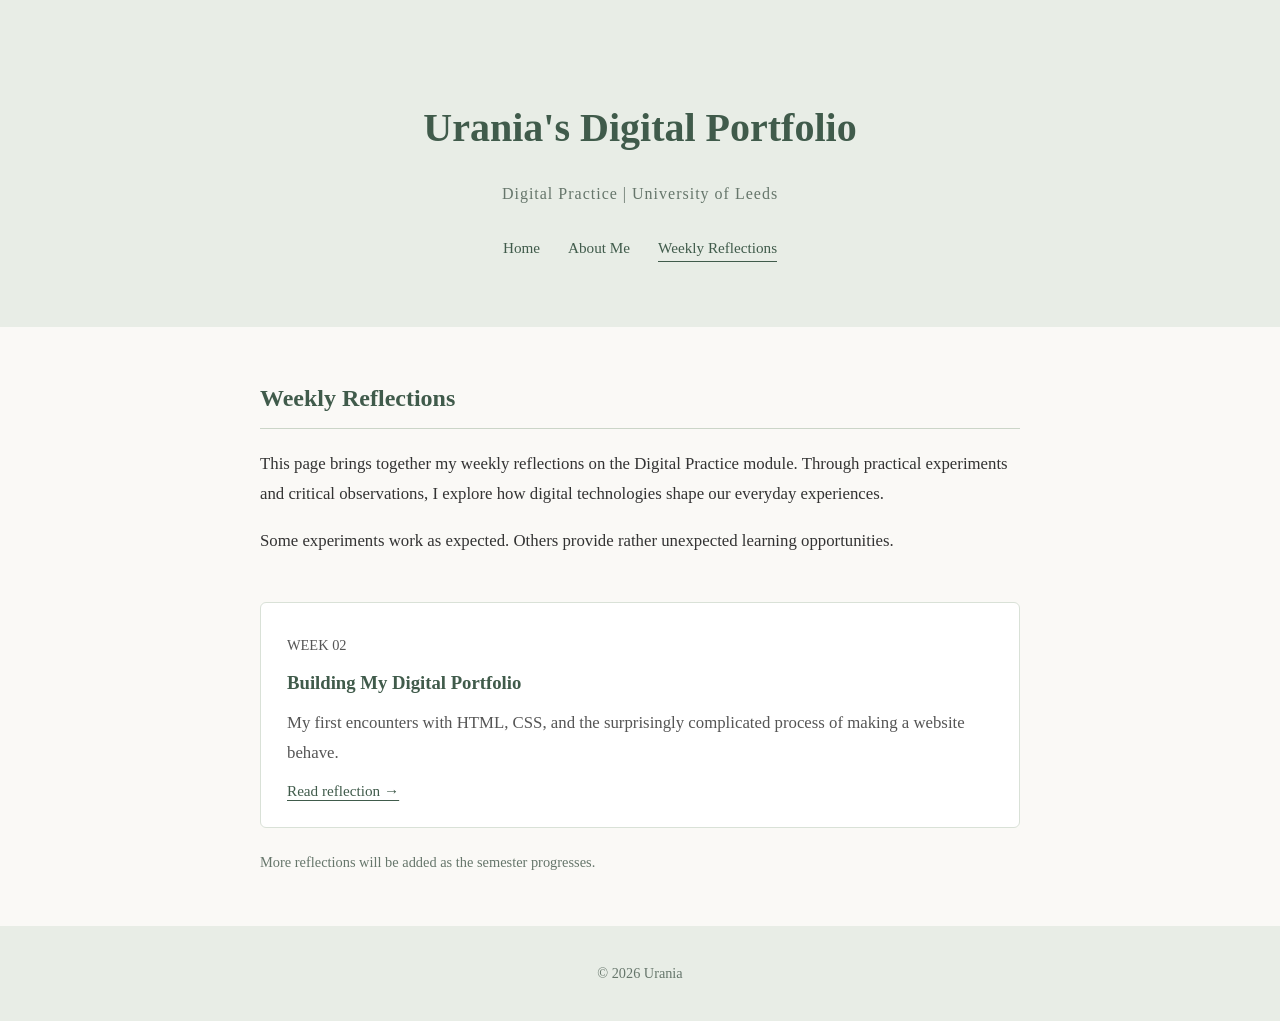
==== reflections.html @ 72628799 "Add files via upload" ====
<!DOCTYPE html>
<html lang="en">

<head>
  <meta charset="UTF-8">
  <meta name="viewport" content="width=device-width, initial-scale=1.0">
  <title>Weekly Reflections | Urania's Digital Portfolio</title>
  <link rel="stylesheet" href="style.css">
</head>

<body>

  <!-- Header -->
  <header>
    <h1>Urania's Digital Portfolio</h1>

    <p class="subtitle">
      Digital Practice | University of Leeds
    </p>

    <nav>
      <a href="index.html">Home</a>
      <a href="about.html">About Me</a>
      <a href="reflections.html" class="active">
        Weekly Reflections
      </a>
    </nav>
  </header>

  <!-- Main Content -->
  <main>

    <section>
      <h2>Weekly Reflections</h2>

      <p>
        This page brings together my weekly
        reflections on the Digital Practice module.
        Through practical experiments and critical
        observations, I explore how digital
        technologies shape our everyday experiences.
      </p>

      <p>
        Some experiments work as expected.
        Others provide rather unexpected
        learning opportunities.
      </p>
    </section>

    <!-- Reflection Directory -->
    <section>

      <article class="reflection-card">

        <p class="article-meta">WEEK 02</p>

        <h3>Building My Digital Portfolio</h3>

        <p>
          My first encounters with HTML, CSS,
          and the surprisingly complicated process
          of making a website behave.
        </p>

        <a href="week2.html">
          Read reflection →
        </a>

      </article>

      <p class="article-meta">
        More reflections will be added
        as the semester progresses.
      </p>

    </section>

  </main>

  <!-- Footer -->
  <footer>
    <p>© 2026 Urania</p>
  </footer>

</body>
</html>
---- style.css ----
/* General page styling */

body {
  background-color: #faf9f6;
  color: #333333;
  font-family: Georgia, "Times New Roman", serif;
  line-height: 1.8;
  margin: 0;
}

/* Header */

header {
  background-color: #e8ede6;
  text-align: center;
  padding: 65px 20px;
}

h1 {
  color: #405b4b;
  font-size: 2.5em;
  margin-bottom: 10px;
}

.subtitle {
  color: #66766b;
  font-size: 1em;
  letter-spacing: 1px;
}

/* Main content */

main {
  max-width: 760px;
  margin: 50px auto;
  padding: 0 25px;
}

section {
  margin-bottom: 45px;
}

h2 {
  color: #405b4b;
  font-size: 1.5em;
  border-bottom: 1px solid #cbd5c8;
  padding-bottom: 8px;
}

p {
  font-size: 1.05em;
}

ul {
  padding-left: 25px;
}

li {
  margin-bottom: 8px;
}

/* Footer */

footer {
  background-color: #e8ede6;
  text-align: center;
  padding: 20px;
  color: #66766b;
  font-size: 0.85em;
}


/* Navigation */

nav {
  margin-top: 25px;
  display: flex;
  justify-content: center;
  flex-wrap: wrap;
  gap: 28px;
}

nav a {
  color: #405b4b;
  text-decoration: none;
  font-size: 0.95em;
  border-bottom: 1px solid transparent;
  transition: border-color 0.2s;
}

nav a:hover,
nav a.active {
  border-bottom-color: #405b4b;
}

/* Links */

main a {
  color: #405b4b;
  text-underline-offset: 4px;
}

main a:hover {
  color: #667f6c;
}

/* Reflection cards */

.reflection-card {
  background-color: #ffffff;
  border: 1px solid #d9e1d7;
  border-radius: 6px;
  padding: 22px 26px;
  margin: 22px 0;
  transition: box-shadow 0.2s;
}

.reflection-card:hover {
  box-shadow: 0 4px 14px rgba(64, 91, 75, 0.09);
}

.reflection-card h3 {
  color: #405b4b;
  margin-top: 0;
  margin-bottom: 8px;
}

.reflection-card p {
  color: #555555;
  margin: 8px 0;
}

.reflection-card a {
  font-size: 0.95em;
}

/* Article pages */

.article-meta {
  color: #66766b;
  font-size: 0.9em;
}

.article-content {
  margin-top: 35px;
}

.back-link {
  display: inline-block;
  margin-top: 35px;
}

/* Mobile layout */

@media (max-width: 600px) {
  header {
    padding: 40px 18px;
  }

  h1 {
    font-size: 1.9em;
  }

  nav {
    gap: 15px;
  }

  main {
    margin: 30px auto;
    padding: 0 20px;
  }

  .reflection-card {
    padding: 18px;
  }
}
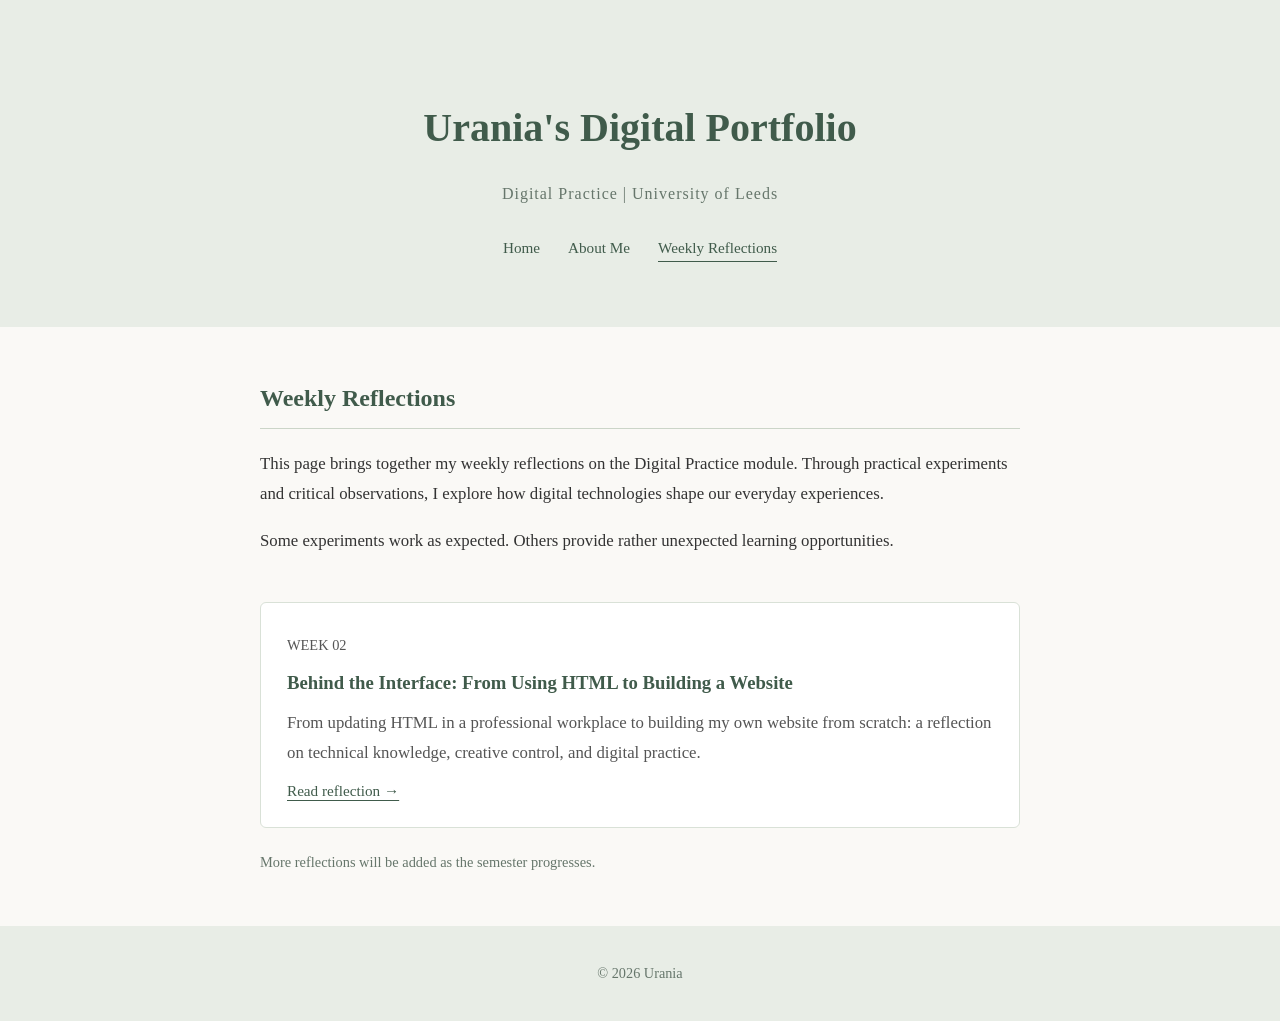
==== commit 5ecfef83: "Add files via upload" ====
--- a/reflections.html
+++ b/reflections.html
@@ -56,12 +56,13 @@
 
         <p class="article-meta">WEEK 02</p>
 
-        <h3>Building My Digital Portfolio</h3>
+        <h3>Behind the Interface: From Using HTML to Building a Website</h3>
 
         <p>
-          My first encounters with HTML, CSS,
-          and the surprisingly complicated process
-          of making a website behave.
+          From updating HTML in a professional workplace
+          to building my own website from scratch:
+          a reflection on technical knowledge,
+          creative control, and digital practice.
         </p>
 
         <a href="week2.html">
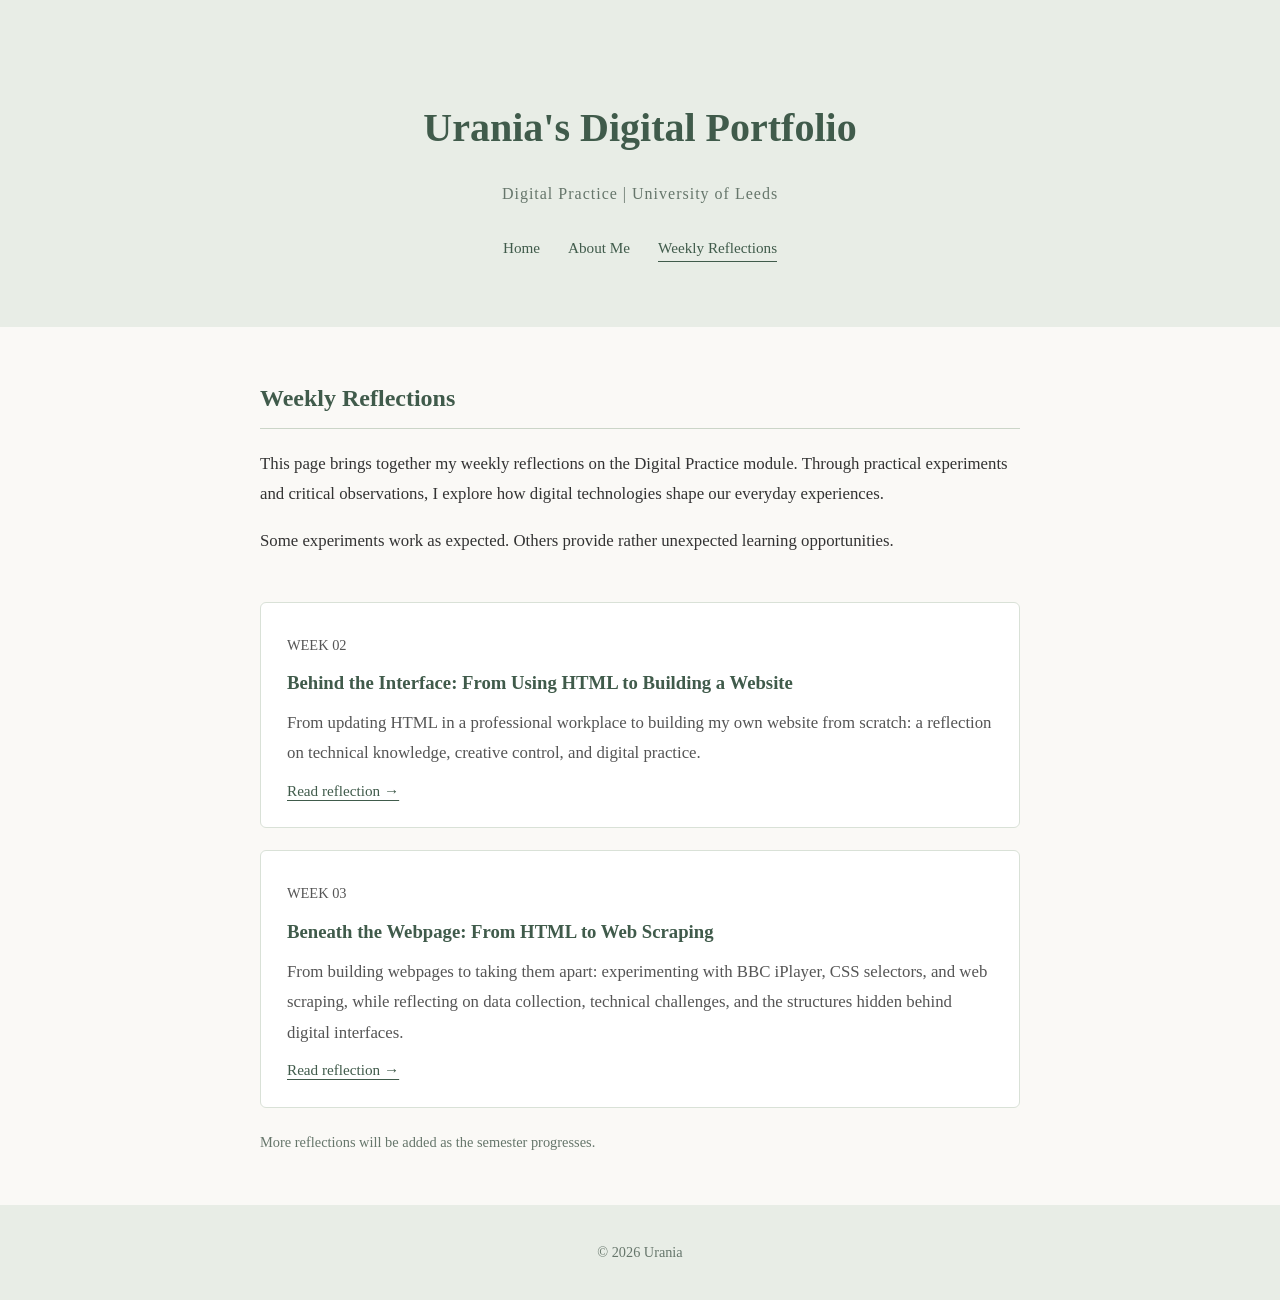
==== commit bc7ee4c7: "Add files via upload" ====
--- a/reflections.html
+++ b/reflections.html
@@ -52,11 +52,15 @@
     <!-- Reflection Directory -->
     <section>
 
+      <!-- Week 2 -->
       <article class="reflection-card">
 
         <p class="article-meta">WEEK 02</p>
 
-        <h3>Behind the Interface: From Using HTML to Building a Website</h3>
+        <h3>
+          Behind the Interface:
+          From Using HTML to Building a Website
+        </h3>
 
         <p>
           From updating HTML in a professional workplace
@@ -66,6 +70,31 @@
         </p>
 
         <a href="week2.html">
+          Read reflection →
+        </a>
+
+      </article>
+
+      <!-- Week 3 -->
+      <article class="reflection-card">
+
+        <p class="article-meta">WEEK 03</p>
+
+        <h3>
+          Beneath the Webpage:
+          From HTML to Web Scraping
+        </h3>
+
+        <p>
+          From building webpages to taking them apart:
+          experimenting with BBC iPlayer, CSS selectors,
+          and web scraping, while reflecting on
+          data collection, technical challenges,
+          and the structures hidden behind
+          digital interfaces.
+        </p>
+
+        <a href="week3.html">
           Read reflection →
         </a>
 
